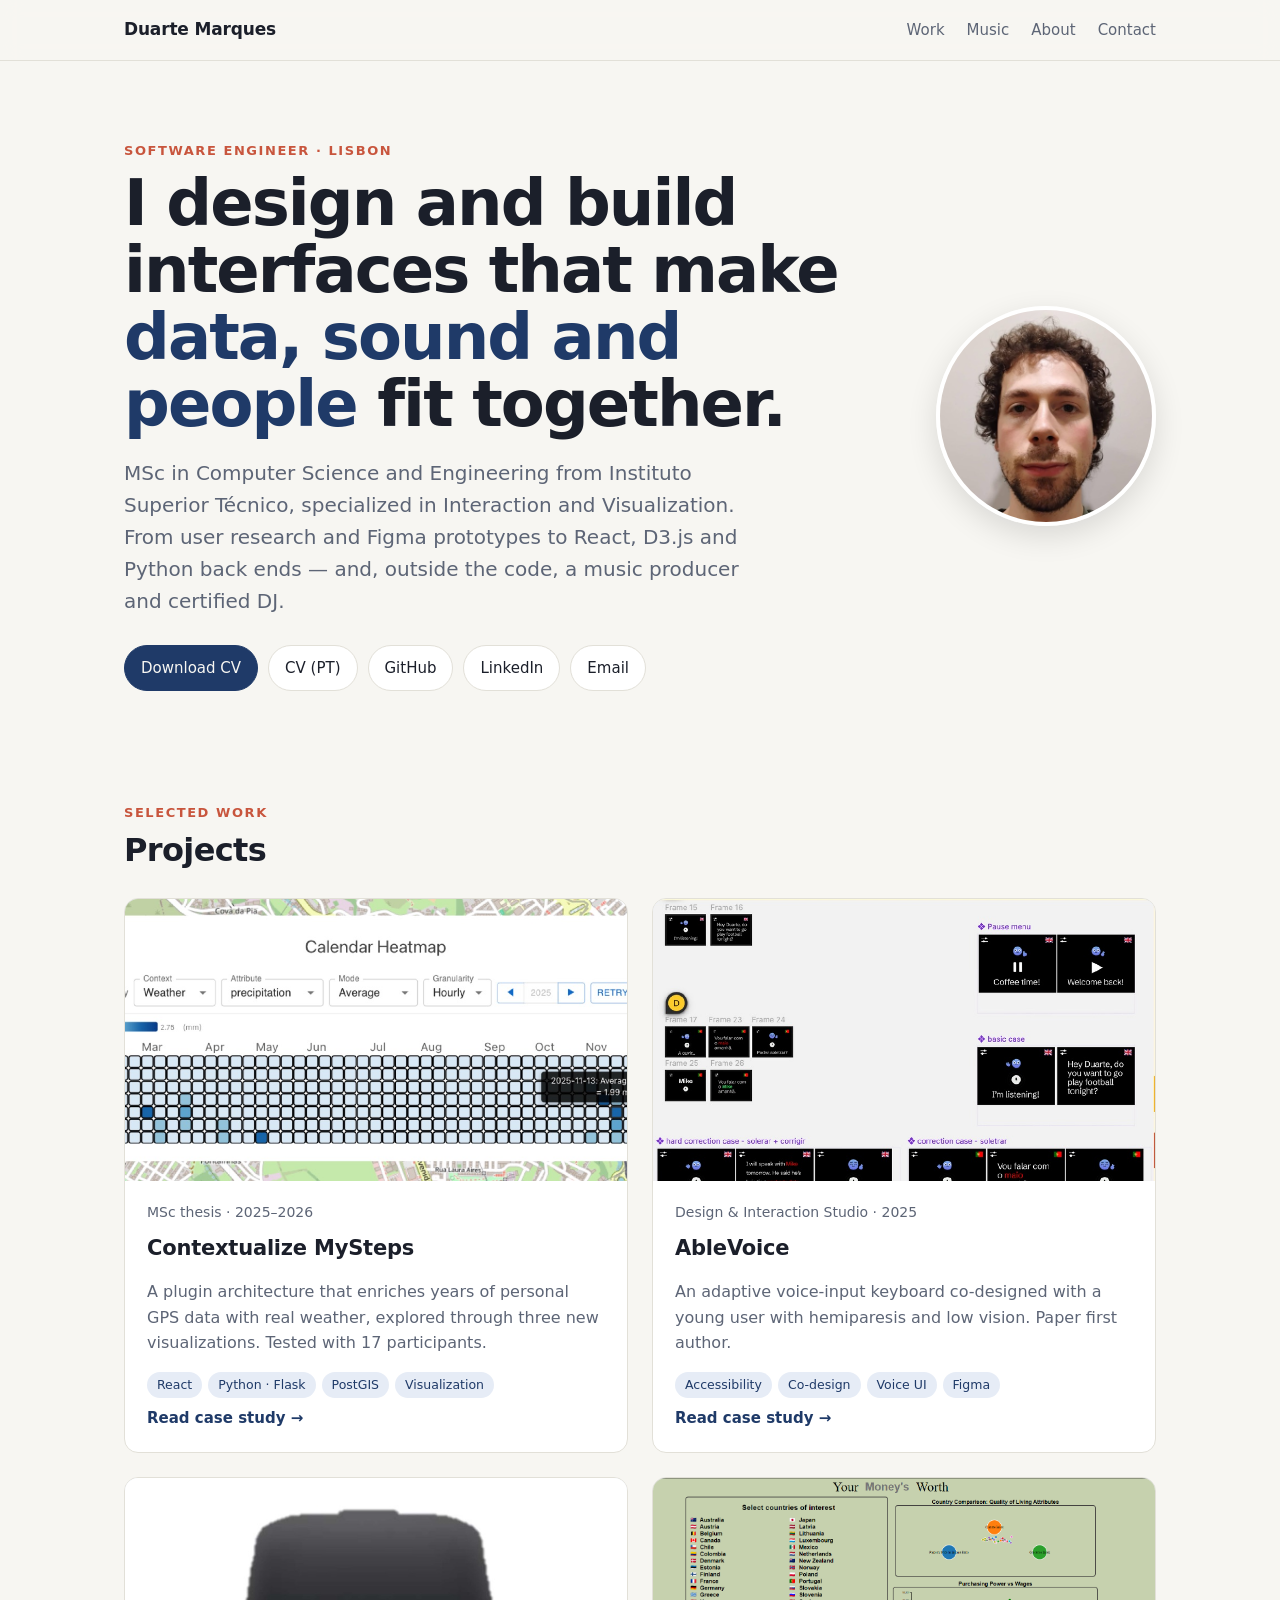
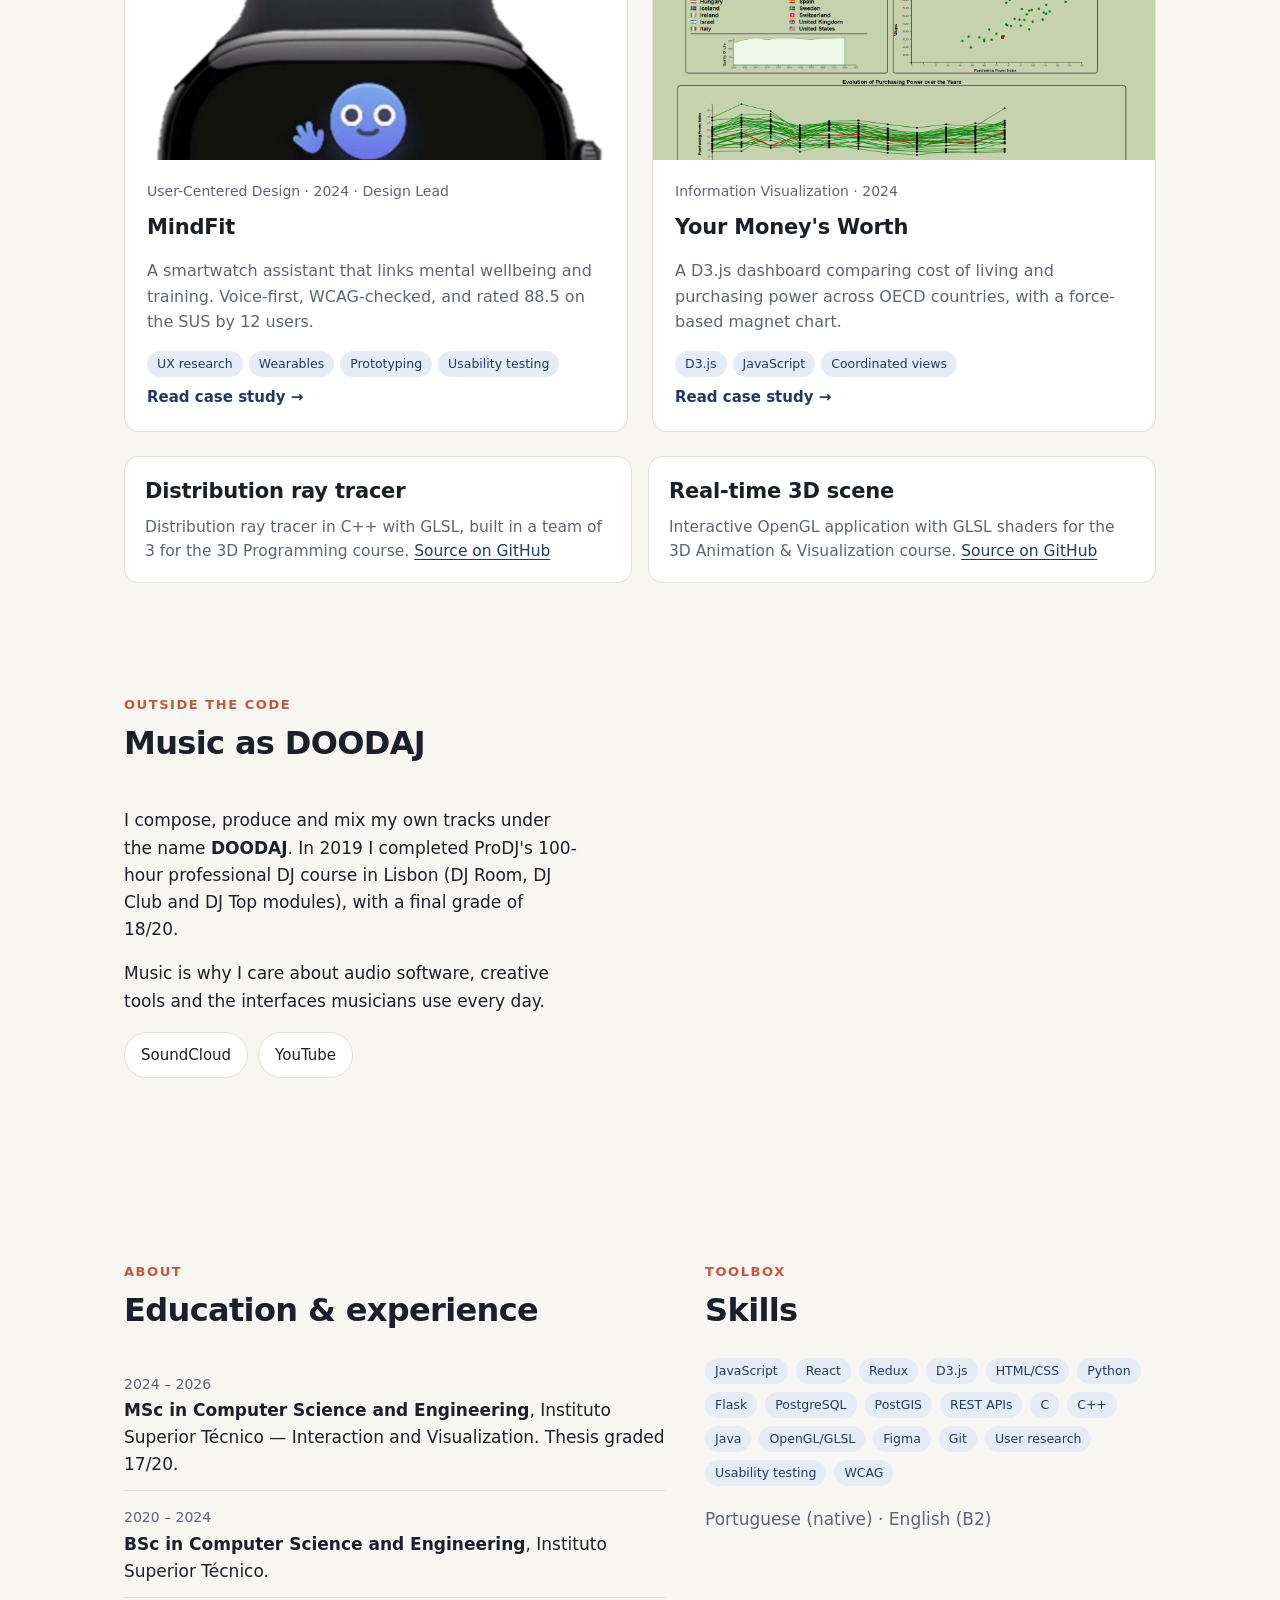
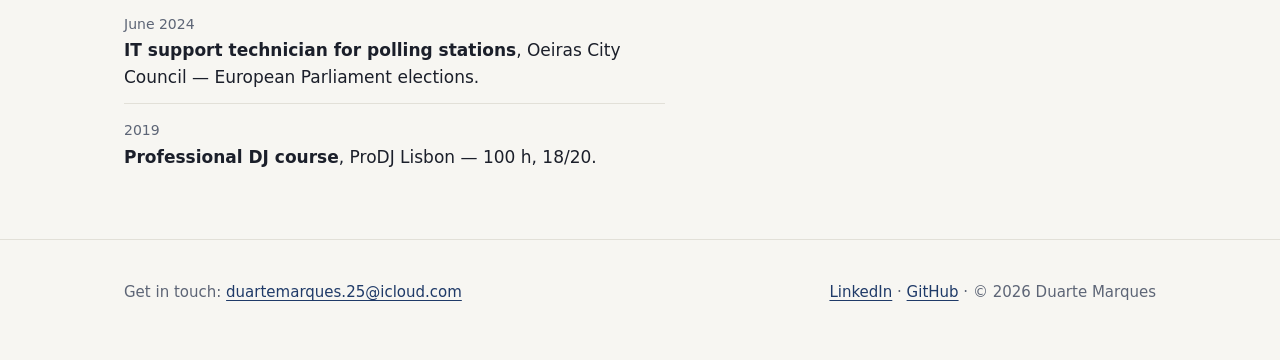
==== index.html @ 12e0fb3f "init First version of personal website" ====
<!doctype html>
<html lang="en">
<head>
<meta charset="utf-8">
<meta name="viewport" content="width=device-width, initial-scale=1">
<title>Duarte Marques — Interaction, Data Visualization & Audio</title>
<meta name="description" content="Portfolio of Duarte Marques, software engineer (MSc, Instituto Superior Técnico) specialized in interaction design, data visualization and audio.">
<meta property="og:title" content="Duarte Marques — Portfolio">
<meta property="og:description" content="Interaction, data visualization and audio. Projects, case studies and music.">
<meta property="og:image" content="https://duartemarqs.github.io/assets/img/duarte.jpg">
<link rel="icon" href="data:image/svg+xml,<svg xmlns='http://www.w3.org/2000/svg' viewBox='0 0 64 64'><rect width='64' height='64' rx='14' fill='%231f3a68'/><text x='50%' y='56%' text-anchor='middle' dominant-baseline='middle' font-family='Arial' font-weight='700' font-size='30' fill='white'>DM</text></svg>">
<link rel="stylesheet" href="assets/style.css">
</head>
<body>

<nav class="nav" aria-label="Main">
  <div class="wrap">
    <a class="brand" href="#top">Duarte Marques</a>
    <ul>
      <li><a href="#work">Work</a></li>
      <li><a href="#music">Music</a></li>
      <li class="hide-sm"><a href="#about">About</a></li>
      <li><a href="#contact">Contact</a></li>
    </ul>
  </div>
</nav>

<header class="hero" id="top">
  <div class="wrap">
    <div>
      <p class="eyebrow">Software engineer · Lisbon</p>
      <h1>I design and build interfaces that make <span>data, sound and people</span> fit together.</h1>
      <p class="lead">MSc in Computer Science and Engineering from Instituto Superior Técnico, specialized in Interaction and Visualization. From user research and Figma prototypes to React, D3.js and Python back ends — and, outside the code, a music producer and certified DJ.</p>
      <div class="links">
        <a class="btn primary" href="cv/CV_Duarte_Marques_EN.pdf">Download CV</a>
        <a class="btn" href="cv/CV_Duarte_Marques_PT.pdf">CV (PT)</a>
        <a class="btn" href="https://github.com/duartemarqs">GitHub</a>
        <a class="btn" href="https://www.linkedin.com/in/duarte-marques-43b9701b9/">LinkedIn</a>
        <a class="btn" href="mailto:duartemarques.25@icloud.com">Email</a>
      </div>
    </div>
    <img class="photo" src="assets/img/duarte.jpg" alt="Portrait of Duarte Marques" width="220" height="220">
  </div>
</header>

<main>
<section id="work">
  <div class="wrap">
    <p class="eyebrow">Selected work</p>
    <h2>Projects</h2>
    <div class="grid">

      <a class="card" href="projects/contextualize-mysteps.html">
        <div class="thumb"><img src="assets/img/thesis-heatmap.jpg" alt="Calendar Heatmap showing a year of precipitation values" loading="lazy"></div>
        <div class="body">
          <span class="meta">MSc thesis · 2025–2026</span>
          <h3>Contextualize MySteps</h3>
          <p>A plugin architecture that enriches years of personal GPS data with real weather, explored through three new visualizations. Tested with 17 participants.</p>
          <div class="tags"><span class="tag">React</span><span class="tag">Python · Flask</span><span class="tag">PostGIS</span><span class="tag">Visualization</span></div>
          <span class="more">Read case study →</span>
        </div>
      </a>

      <a class="card" href="projects/ablevoice.html">
        <div class="thumb"><img src="assets/img/ablevoice-hifi.jpg" alt="High-fidelity AbleVoice screens with high-contrast voice dictation" loading="lazy"></div>
        <div class="body">
          <span class="meta">Design &amp; Interaction Studio · 2025</span>
          <h3>AbleVoice</h3>
          <p>An adaptive voice-input keyboard co-designed with a young user with hemiparesis and low vision. Paper first author.</p>
          <div class="tags"><span class="tag">Accessibility</span><span class="tag">Co-design</span><span class="tag">Voice UI</span><span class="tag">Figma</span></div>
          <span class="more">Read case study →</span>
        </div>
      </a>

      <a class="card" href="projects/mindfit.html">
        <div class="thumb"><img src="assets/img/mindfit-cover.jpg" alt="MindFit smartwatch screen with the Mifi assistant" loading="lazy"></div>
        <div class="body">
          <span class="meta">User-Centered Design · 2024 · Design Lead</span>
          <h3>MindFit</h3>
          <p>A smartwatch assistant that links mental wellbeing and training. Voice-first, WCAG-checked, and rated 88.5 on the SUS by 12 users.</p>
          <div class="tags"><span class="tag">UX research</span><span class="tag">Wearables</span><span class="tag">Prototyping</span><span class="tag">Usability testing</span></div>
          <span class="more">Read case study →</span>
        </div>
      </a>

      <a class="card" href="projects/your-moneys-worth.html">
        <div class="thumb"><img src="assets/img/infovis-dashboard.png" alt="Dashboard comparing purchasing power across OECD countries" loading="lazy"></div>
        <div class="body">
          <span class="meta">Information Visualization · 2024</span>
          <h3>Your Money's Worth</h3>
          <p>A D3.js dashboard comparing cost of living and purchasing power across OECD countries, with a force-based magnet chart.</p>
          <div class="tags"><span class="tag">D3.js</span><span class="tag">JavaScript</span><span class="tag">Coordinated views</span></div>
          <span class="more">Read case study →</span>
        </div>
      </a>
    </div>

    <div class="small-list">
      <div class="item">
        <h3>Distribution ray tracer</h3>
        <p>Distribution ray tracer in C++ with GLSL, built in a team of 3 for the 3D Programming course. <a href="https://github.com/duartemarqs/p3d_project">Source on GitHub</a></p>
      </div>
      <div class="item">
        <h3>Real-time 3D scene</h3>
        <p>Interactive OpenGL application with GLSL shaders for the 3D Animation &amp; Visualization course. <a href="https://github.com/duartemarqs/ProjetoAVT">Source on GitHub</a></p>
      </div>
    </div>
  </div>
</section>

<section id="music">
  <div class="wrap">
    <p class="eyebrow">Outside the code</p>
    <h2>Music as DOODAJ</h2>
    <div class="music">
      <div>
        <p>I compose, produce and mix my own tracks under the name <strong>DOODAJ</strong>. In 2019 I completed ProDJ's 100-hour professional DJ course in Lisbon (DJ Room, DJ Club and DJ Top modules), with a final grade of 18/20.</p>
        <p>Music is why I care about audio software, creative tools and the interfaces musicians use every day.</p>
        <div class="links">
          <a class="btn" href="https://soundcloud.com/duarte-marques-968586290/sets">SoundCloud</a>
          <a class="btn" href="https://www.youtube.com/@doodahj">YouTube</a>
        </div>
      </div>
      <iframe title="DOODAJ on SoundCloud" height="360" scrolling="no" allow="autoplay" loading="lazy"
        src="https://w.soundcloud.com/player/?url=https%3A//soundcloud.com/duarte-marques-968586290&color=%231f3a68&auto_play=false&hide_related=true&show_comments=false&show_user=true&show_reposts=false&visual=false"></iframe>
    </div>
  </div>
</section>

<section id="about">
  <div class="wrap about">
    <div>
      <p class="eyebrow">About</p>
      <h2>Education &amp; experience</h2>
      <ul class="timeline">
        <li><span class="when">2024 – 2026</span><br><strong>MSc in Computer Science and Engineering</strong>, Instituto Superior Técnico — Interaction and Visualization. Thesis graded 17/20.</li>
        <li><span class="when">2020 – 2024</span><br><strong>BSc in Computer Science and Engineering</strong>, Instituto Superior Técnico.</li>
        <li><span class="when">June 2024</span><br><strong>IT support technician for polling stations</strong>, Oeiras City Council — European Parliament elections.</li>
        <li><span class="when">2019</span><br><strong>Professional DJ course</strong>, ProDJ Lisbon — 100 h, 18/20.</li>
      </ul>
    </div>
    <div>
      <p class="eyebrow">Toolbox</p>
      <h2>Skills</h2>
      <div class="skills">
        <span class="tag">JavaScript</span><span class="tag">React</span><span class="tag">Redux</span><span class="tag">D3.js</span><span class="tag">HTML/CSS</span>
        <span class="tag">Python</span><span class="tag">Flask</span><span class="tag">PostgreSQL</span><span class="tag">PostGIS</span><span class="tag">REST APIs</span>
        <span class="tag">C</span><span class="tag">C++</span><span class="tag">Java</span><span class="tag">OpenGL/GLSL</span>
        <span class="tag">Figma</span><span class="tag">Git</span>
        <span class="tag">User research</span><span class="tag">Usability testing</span><span class="tag">WCAG</span>
      </div>
      <p style="color:var(--muted);margin-top:20px">Portuguese (native) · English (B2)</p>
    </div>
  </div>
</section>
</main>

<footer id="contact">
  <div class="wrap">
    <span>Get in touch: <a href="mailto:duartemarques.25@icloud.com">duartemarques.25@icloud.com</a></span>
    <span><a href="https://www.linkedin.com/in/duarte-marques-43b9701b9/">LinkedIn</a> · <a href="https://github.com/duartemarqs">GitHub</a> · © 2026 Duarte Marques</span>
  </div>
</footer>

</body>
</html>
---- assets/style.css ----
:root {
  --bg: #f7f6f2;
  --surface: #ffffff;
  --ink: #1b1f2a;
  --muted: #5d6576;
  --line: #e2e0d8;
  --accent: #1f3a68;
  --accent-soft: #e6ecf6;
  --warm: #c8553d;
  --radius: 14px;
  --max: 1080px;
}
@media (prefers-color-scheme: dark) {
  :root {
    --bg: #12141a;
    --surface: #1a1d25;
    --ink: #eceef3;
    --muted: #9aa2b2;
    --line: #2a2e39;
    --accent: #8fb0ea;
    --accent-soft: #1f2a40;
    --warm: #e9805f;
  }
}

* { box-sizing: border-box; }
html { scroll-behavior: smooth; }
body {
  margin: 0;
  overflow-x: hidden;
  background: var(--bg);
  color: var(--ink);
  font-family: "Inter", system-ui, -apple-system, "Segoe UI", Roboto, sans-serif;
  font-size: 17px;
  line-height: 1.6;
  -webkit-font-smoothing: antialiased;
}
img, video { max-width: 100%; display: block; }
a { color: var(--accent); text-decoration-thickness: 1px; text-underline-offset: 3px; }
a:hover { text-decoration-thickness: 2px; }
:focus-visible { outline: 2px solid var(--accent); outline-offset: 3px; border-radius: 4px; }

.wrap { max-width: var(--max); margin: 0 auto; padding: 0 24px; }

/* Nav */
.nav { position: sticky; top: 0; z-index: 10; background: color-mix(in srgb, var(--bg) 88%, transparent); backdrop-filter: blur(10px); border-bottom: 1px solid var(--line); }
.nav .wrap { display: flex; align-items: center; justify-content: space-between; height: 60px; }
.nav .brand { font-weight: 700; color: var(--ink); text-decoration: none; letter-spacing: -.01em; }
.nav ul { list-style: none; display: flex; gap: 22px; margin: 0; padding: 0; }
.nav ul a { color: var(--muted); text-decoration: none; font-size: 15px; }
.nav ul a:hover { color: var(--ink); }

/* Hero */
.hero { padding: 80px 0 56px; }
.hero .wrap { display: grid; grid-template-columns: 1fr auto; gap: 48px; align-items: center; }
.hero h1 { font-size: clamp(40px, 6vw, 64px); line-height: 1.05; margin: 0 0 18px; letter-spacing: -.03em; }
.hero h1 span { color: var(--accent); }
.hero p.lead { font-size: 20px; color: var(--muted); max-width: 640px; margin: 0 0 28px; }
.hero .photo { width: 220px; height: 220px; border-radius: 50%; object-fit: cover; object-position: 50% 42%; border: 4px solid var(--surface); box-shadow: 0 10px 30px rgba(0,0,0,.12); }
.links { display: flex; flex-wrap: wrap; gap: 10px; }
.btn { display: inline-flex; align-items: center; gap: 8px; padding: 10px 16px; border-radius: 999px; border: 1px solid var(--line); background: var(--surface); color: var(--ink); text-decoration: none; font-size: 15px; font-weight: 500; }
.btn:hover { border-color: var(--accent); }
.btn.primary { background: var(--accent); border-color: var(--accent); color: var(--bg); }
.btn svg { width: 16px; height: 16px; }

/* Sections */
section { padding: 56px 0; }
.eyebrow { font-size: 13px; font-weight: 700; text-transform: uppercase; letter-spacing: .12em; color: var(--warm); margin: 0 0 8px; }
h2 { font-size: 32px; letter-spacing: -.02em; margin: 0 0 28px; line-height: 1.2; }
h3 { font-size: 21px; margin: 0 0 6px; letter-spacing: -.01em; }

/* Project cards */
.grid { display: grid; grid-template-columns: repeat(2, minmax(0, 1fr)); gap: 24px; }
.card { min-width: 0; background: var(--surface); border: 1px solid var(--line); border-radius: var(--radius); overflow: hidden; display: flex; flex-direction: column; text-decoration: none; color: inherit; transition: transform .15s ease, box-shadow .15s ease; }
.card:hover { transform: translateY(-3px); box-shadow: 0 12px 30px rgba(0,0,0,.08); }
.card .thumb { aspect-ratio: 16 / 9; background: var(--accent-soft); overflow: hidden; }
.card .thumb img { width: 100%; height: 100%; object-fit: cover; object-position: top center; }
.card .body { padding: 20px 22px 22px; display: flex; flex-direction: column; gap: 8px; flex: 1; }
.card .meta { font-size: 14px; color: var(--muted); }
.card p { margin: 0; color: var(--muted); font-size: 16px; }
.tags { display: flex; flex-wrap: wrap; gap: 6px; margin-top: auto; padding-top: 8px; }
.tag { font-size: 12.5px; padding: 3px 10px; border-radius: 999px; background: var(--accent-soft); color: var(--accent); font-weight: 500; }
.card .more { font-size: 15px; font-weight: 600; color: var(--accent); }

.small-list { display: grid; grid-template-columns: repeat(2, 1fr); gap: 16px; margin-top: 24px; }
.small-list .item { border: 1px solid var(--line); border-radius: var(--radius); padding: 18px 20px; background: var(--surface); }
.small-list .item p { margin: 4px 0 0; color: var(--muted); font-size: 15.5px; }

/* Music */
.music { display: grid; grid-template-columns: 1fr 1.2fr; gap: 32px; align-items: start; }
.music iframe { width: 100%; border: 0; border-radius: var(--radius); }

/* About */
.about { display: grid; grid-template-columns: 1.2fr 1fr; gap: 40px; }
.timeline { list-style: none; margin: 0; padding: 0; }
.timeline li { padding: 12px 0; border-bottom: 1px solid var(--line); }
.timeline li:last-child { border-bottom: 0; }
.timeline .when { font-size: 14px; color: var(--muted); }
.skills { display: flex; flex-wrap: wrap; gap: 8px; }

footer { padding: 40px 0 56px; border-top: 1px solid var(--line); color: var(--muted); font-size: 15px; }
footer .wrap { display: flex; justify-content: space-between; flex-wrap: wrap; gap: 12px; }

/* Case study pages */
.case-hero { padding: 56px 0 24px; }
.case-hero .back { font-size: 15px; text-decoration: none; }
.case-hero h1 { font-size: clamp(34px, 5vw, 50px); line-height: 1.1; letter-spacing: -.03em; margin: 18px 0 14px; }
.case-hero .lead { font-size: 20px; color: var(--muted); max-width: 760px; margin: 0; }
.facts { display: grid; grid-template-columns: repeat(4, 1fr); gap: 16px; margin: 32px 0 8px; padding: 20px 0; border-top: 1px solid var(--line); border-bottom: 1px solid var(--line); }
.facts div span { display: block; font-size: 13px; text-transform: uppercase; letter-spacing: .08em; color: var(--muted); }
.facts div strong { font-weight: 600; font-size: 16px; }
.prose { max-width: 760px; }
.prose h2 { font-size: 26px; margin: 48px 0 12px; }
.prose p, .prose li { color: var(--ink); }
.prose ul { padding-left: 20px; }
figure { margin: 32px 0; }
figure img, figure video { border-radius: var(--radius); border: 1px solid var(--line); background: var(--surface); width: 100%; }
figcaption { font-size: 14.5px; color: var(--muted); margin-top: 10px; }
.figs { display: grid; grid-template-columns: 1fr 1fr; gap: 20px; }
.stats { display: grid; grid-template-columns: repeat(3, 1fr); gap: 16px; margin: 24px 0; }
.stat { background: var(--surface); border: 1px solid var(--line); border-radius: var(--radius); padding: 18px; }
.stat b { display: block; font-size: 30px; color: var(--accent); letter-spacing: -.02em; line-height: 1.1; }
.stat span { font-size: 14.5px; color: var(--muted); }
.next { display: flex; justify-content: space-between; gap: 16px; padding: 40px 0; flex-wrap: wrap; }

@media (max-width: 760px) {
  body { font-size: 16px; }
  .wrap { padding: 0 16px; }
  .nav ul { gap: 14px; }
  .nav ul li.hide-sm { display: none; }
  .hero { padding: 48px 0 32px; }
  .hero .wrap { grid-template-columns: 1fr; gap: 24px; }
  .hero .photo { width: 132px; height: 132px; order: -1; }
  .grid, .small-list, .music, .about, .figs { grid-template-columns: minmax(0, 1fr); }
  .facts { grid-template-columns: 1fr 1fr; }
  .stats { grid-template-columns: 1fr; }
  section { padding: 40px 0; }
}
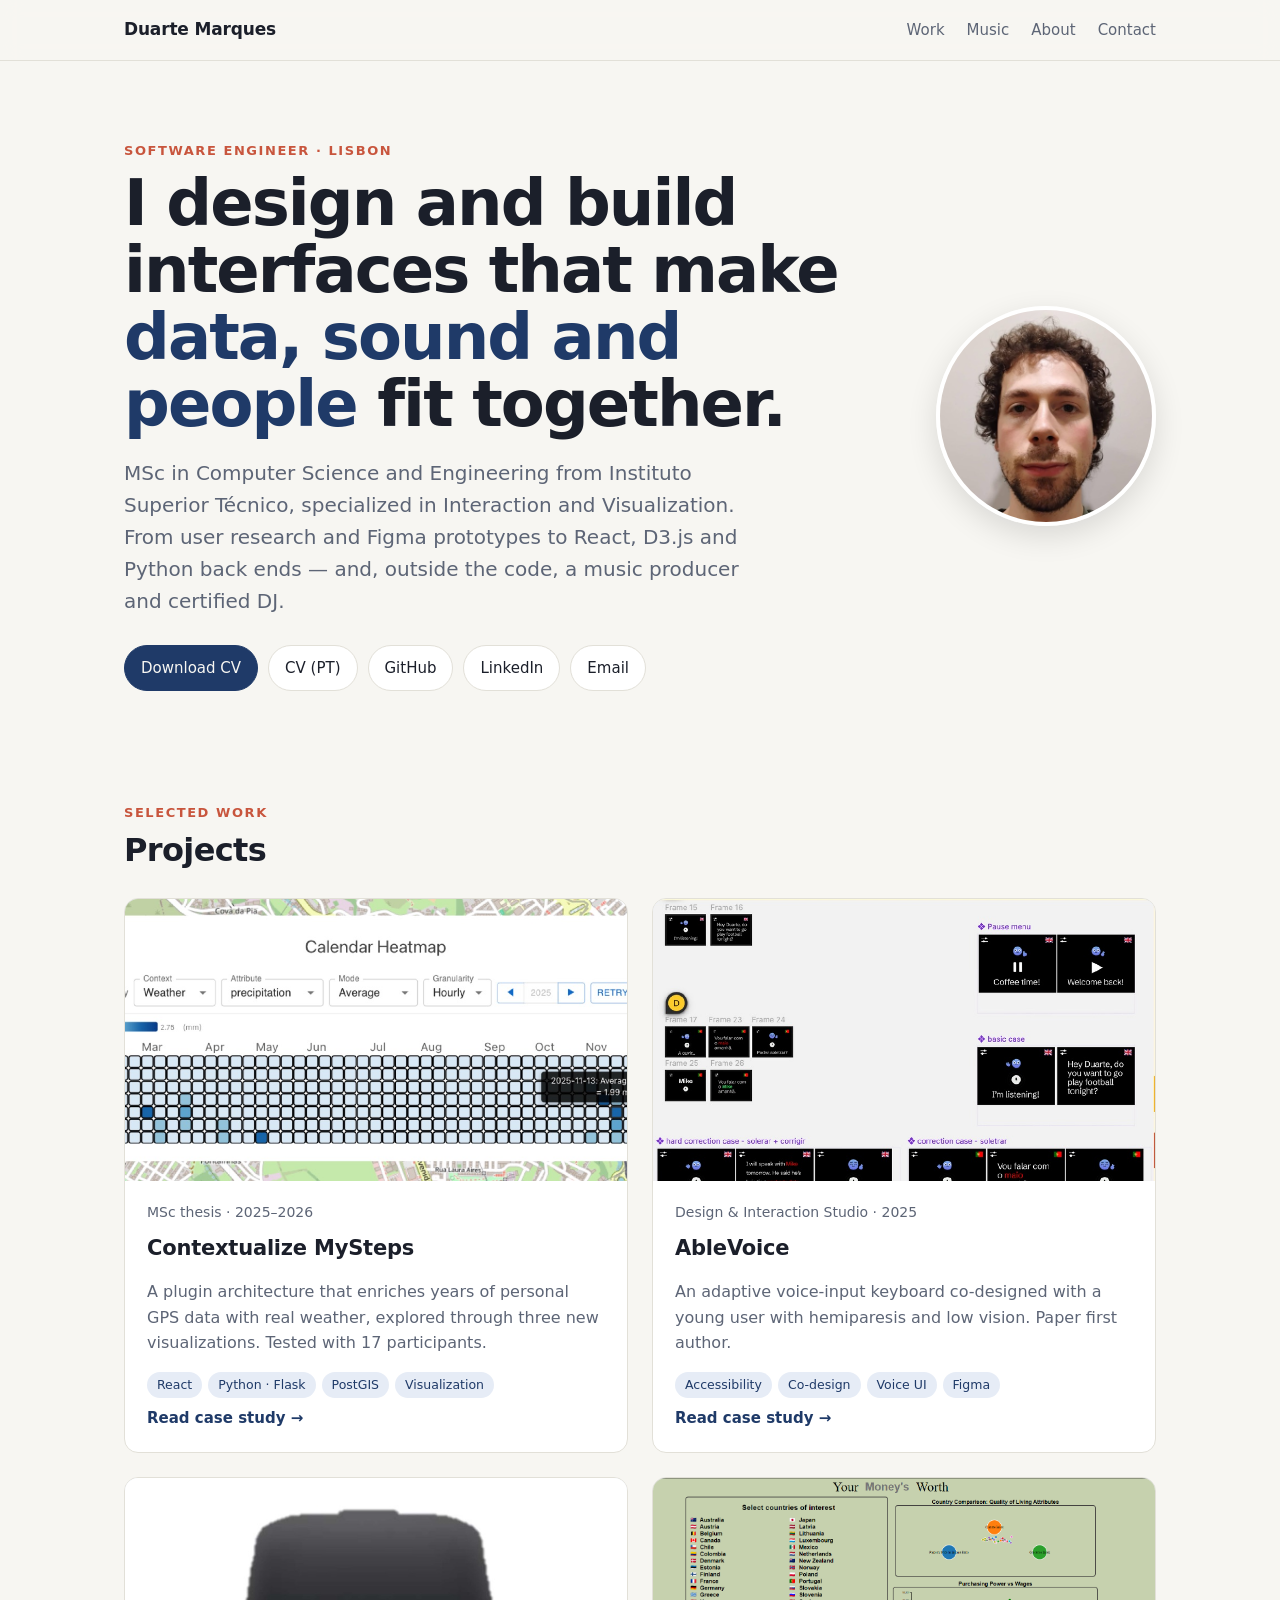
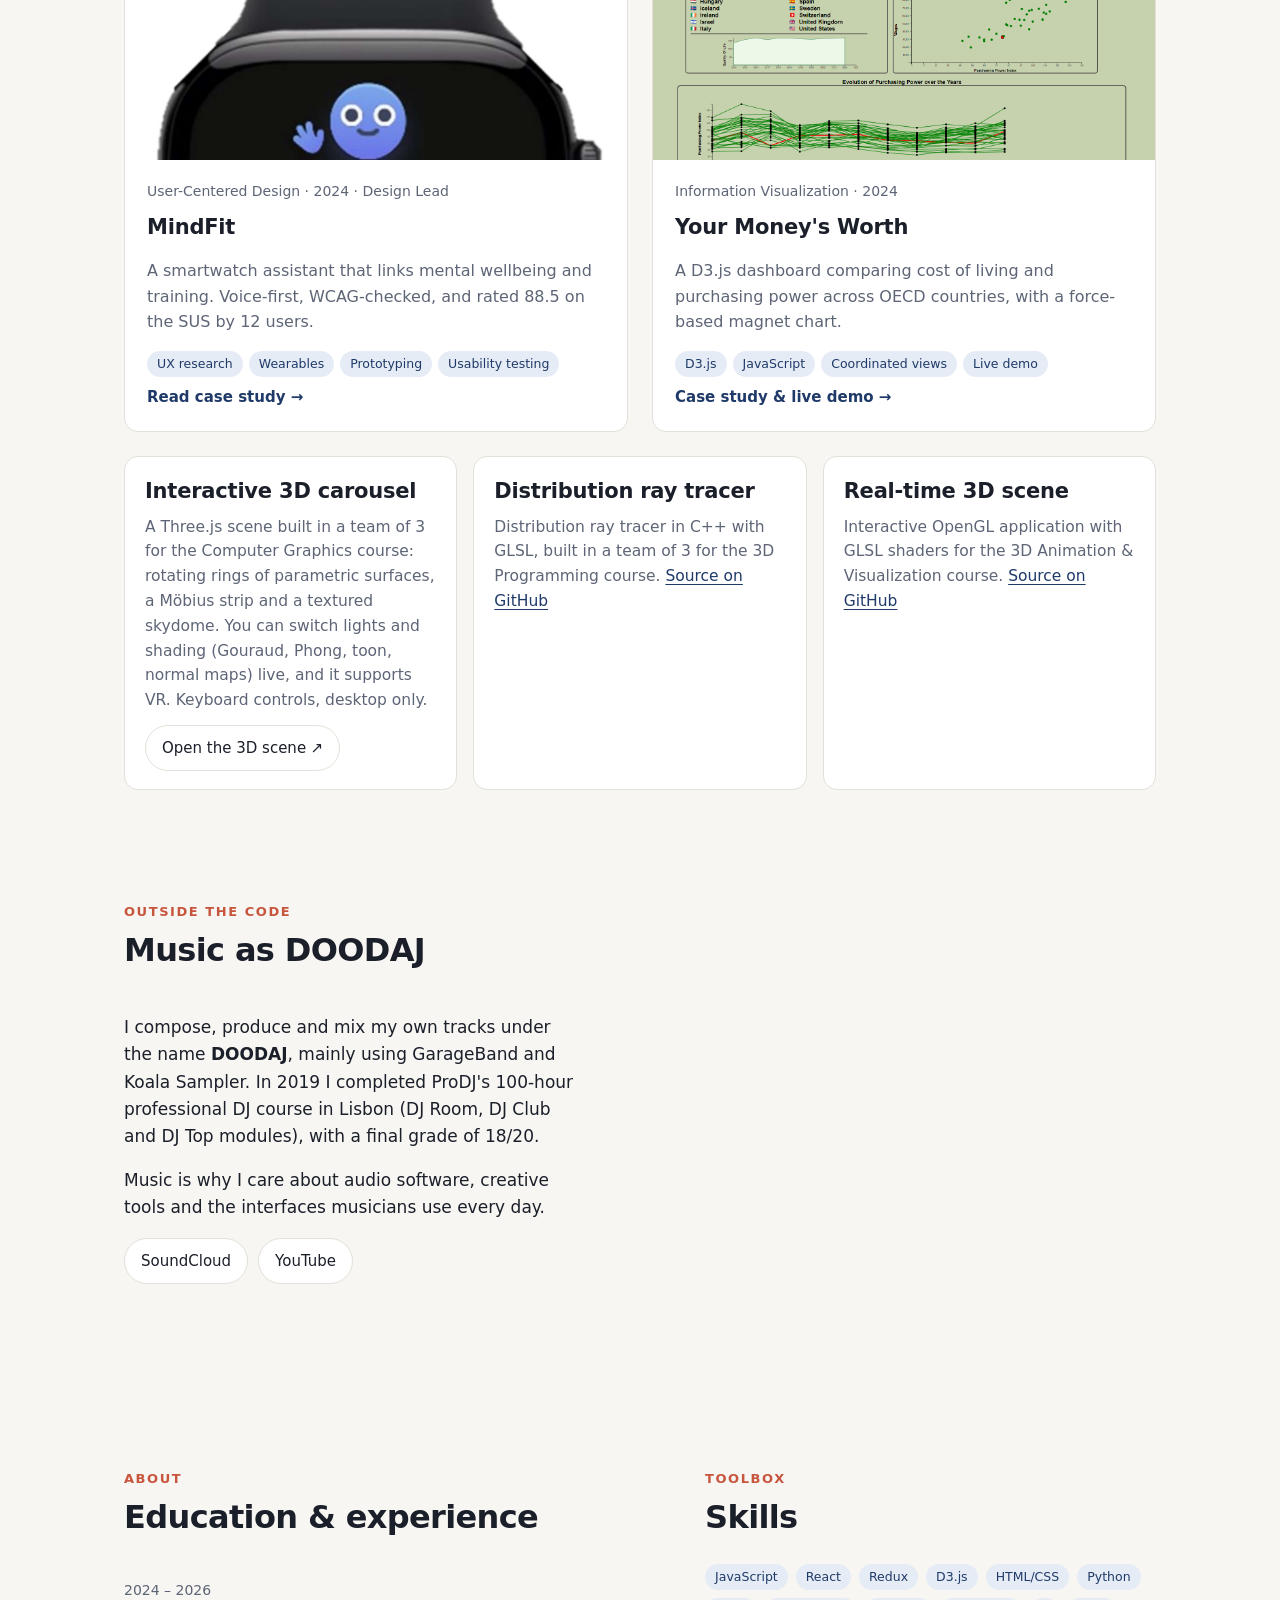
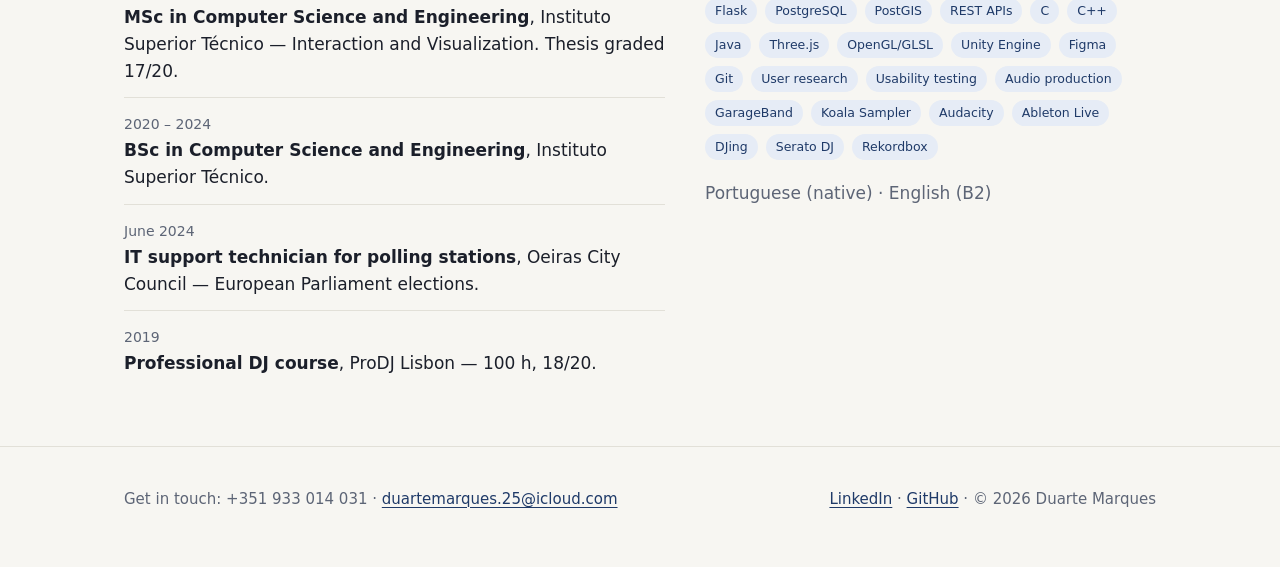
==== commit f30c24fe: "refactor: more coherent info + live demos added (InfoVis dashbpard and CG carousel scene)" ====
--- a/index.html
+++ b/index.html
@@ -89,13 +89,18 @@
           <span class="meta">Information Visualization · 2024</span>
           <h3>Your Money's Worth</h3>
           <p>A D3.js dashboard comparing cost of living and purchasing power across OECD countries, with a force-based magnet chart.</p>
-          <div class="tags"><span class="tag">D3.js</span><span class="tag">JavaScript</span><span class="tag">Coordinated views</span></div>
-          <span class="more">Read case study →</span>
+          <div class="tags"><span class="tag">D3.js</span><span class="tag">JavaScript</span><span class="tag">Coordinated views</span><span class="tag">Live demo</span></div>
+          <span class="more">Case study &amp; live demo →</span>
         </div>
       </a>
     </div>
 
     <div class="small-list">
+      <div class="item">
+        <h3>Interactive 3D carousel</h3>
+        <p>A Three.js scene built in a team of 3 for the Computer Graphics course: rotating rings of parametric surfaces, a Möbius strip and a textured skydome. You can switch lights and shading (Gouraud, Phong, toon, normal maps) live, and it supports VR. Keyboard controls, desktop only.</p>
+        <p style="margin-top:12px"><a class="btn" href="https://web.tecnico.ulisboa.pt/duarteccmarques/TrabalhoC/" target="_blank" rel="noopener">Open the 3D scene ↗</a></p>
+      </div>
       <div class="item">
         <h3>Distribution ray tracer</h3>
         <p>Distribution ray tracer in C++ with GLSL, built in a team of 3 for the 3D Programming course. <a href="https://github.com/duartemarqs/p3d_project">Source on GitHub</a></p>
@@ -114,7 +119,7 @@
     <h2>Music as DOODAJ</h2>
     <div class="music">
       <div>
-        <p>I compose, produce and mix my own tracks under the name <strong>DOODAJ</strong>. In 2019 I completed ProDJ's 100-hour professional DJ course in Lisbon (DJ Room, DJ Club and DJ Top modules), with a final grade of 18/20.</p>
+        <p>I compose, produce and mix my own tracks under the name <strong>DOODAJ</strong>, mainly using GarageBand and Koala Sampler. In 2019 I completed ProDJ's 100-hour professional DJ course in Lisbon (DJ Room, DJ Club and DJ Top modules), with a final grade of 18/20.</p>
         <p>Music is why I care about audio software, creative tools and the interfaces musicians use every day.</p>
         <div class="links">
           <a class="btn" href="https://soundcloud.com/duarte-marques-968586290/sets">SoundCloud</a>
@@ -145,9 +150,11 @@
       <div class="skills">
         <span class="tag">JavaScript</span><span class="tag">React</span><span class="tag">Redux</span><span class="tag">D3.js</span><span class="tag">HTML/CSS</span>
         <span class="tag">Python</span><span class="tag">Flask</span><span class="tag">PostgreSQL</span><span class="tag">PostGIS</span><span class="tag">REST APIs</span>
-        <span class="tag">C</span><span class="tag">C++</span><span class="tag">Java</span><span class="tag">OpenGL/GLSL</span>
+        <span class="tag">C</span><span class="tag">C++</span><span class="tag">Java</span><span class="tag">Three.js</span><span class="tag">OpenGL/GLSL</span><span class="tag">Unity Engine</span>
         <span class="tag">Figma</span><span class="tag">Git</span>
-        <span class="tag">User research</span><span class="tag">Usability testing</span><span class="tag">WCAG</span>
+        <span class="tag">User research</span><span class="tag">Usability testing</span>
+        <span class="tag">Audio production</span><span class="tag">GarageBand</span><span class="tag">Koala Sampler</span><span class="tag">Audacity</span><span class="tag">Ableton Live</span>
+        <span class="tag">DJing</span><span class="tag">Serato DJ</span><span class="tag">Rekordbox</span>
       </div>
       <p style="color:var(--muted);margin-top:20px">Portuguese (native) · English (B2)</p>
     </div>
@@ -157,7 +164,7 @@
 
 <footer id="contact">
   <div class="wrap">
-    <span>Get in touch: <a href="mailto:duartemarques.25@icloud.com">duartemarques.25@icloud.com</a></span>
+    <span>Get in touch: <a href="tel:+351933014031"></a>+351 933 014 031</a> · <a href="mailto:duartemarques.25@icloud.com">duartemarques.25@icloud.com</a></span>
     <span><a href="https://www.linkedin.com/in/duarte-marques-43b9701b9/">LinkedIn</a> · <a href="https://github.com/duartemarqs">GitHub</a> · © 2026 Duarte Marques</span>
   </div>
 </footer>
--- a/assets/style.css
+++ b/assets/style.css
@@ -82,7 +82,7 @@
 .tag { font-size: 12.5px; padding: 3px 10px; border-radius: 999px; background: var(--accent-soft); color: var(--accent); font-weight: 500; }
 .card .more { font-size: 15px; font-weight: 600; color: var(--accent); }
 
-.small-list { display: grid; grid-template-columns: repeat(2, 1fr); gap: 16px; margin-top: 24px; }
+.small-list { display: grid; grid-template-columns: repeat(auto-fit, minmax(280px, 1fr)); gap: 16px; margin-top: 24px; }
 .small-list .item { border: 1px solid var(--line); border-radius: var(--radius); padding: 18px 20px; background: var(--surface); }
 .small-list .item p { margin: 4px 0 0; color: var(--muted); font-size: 15.5px; }
 
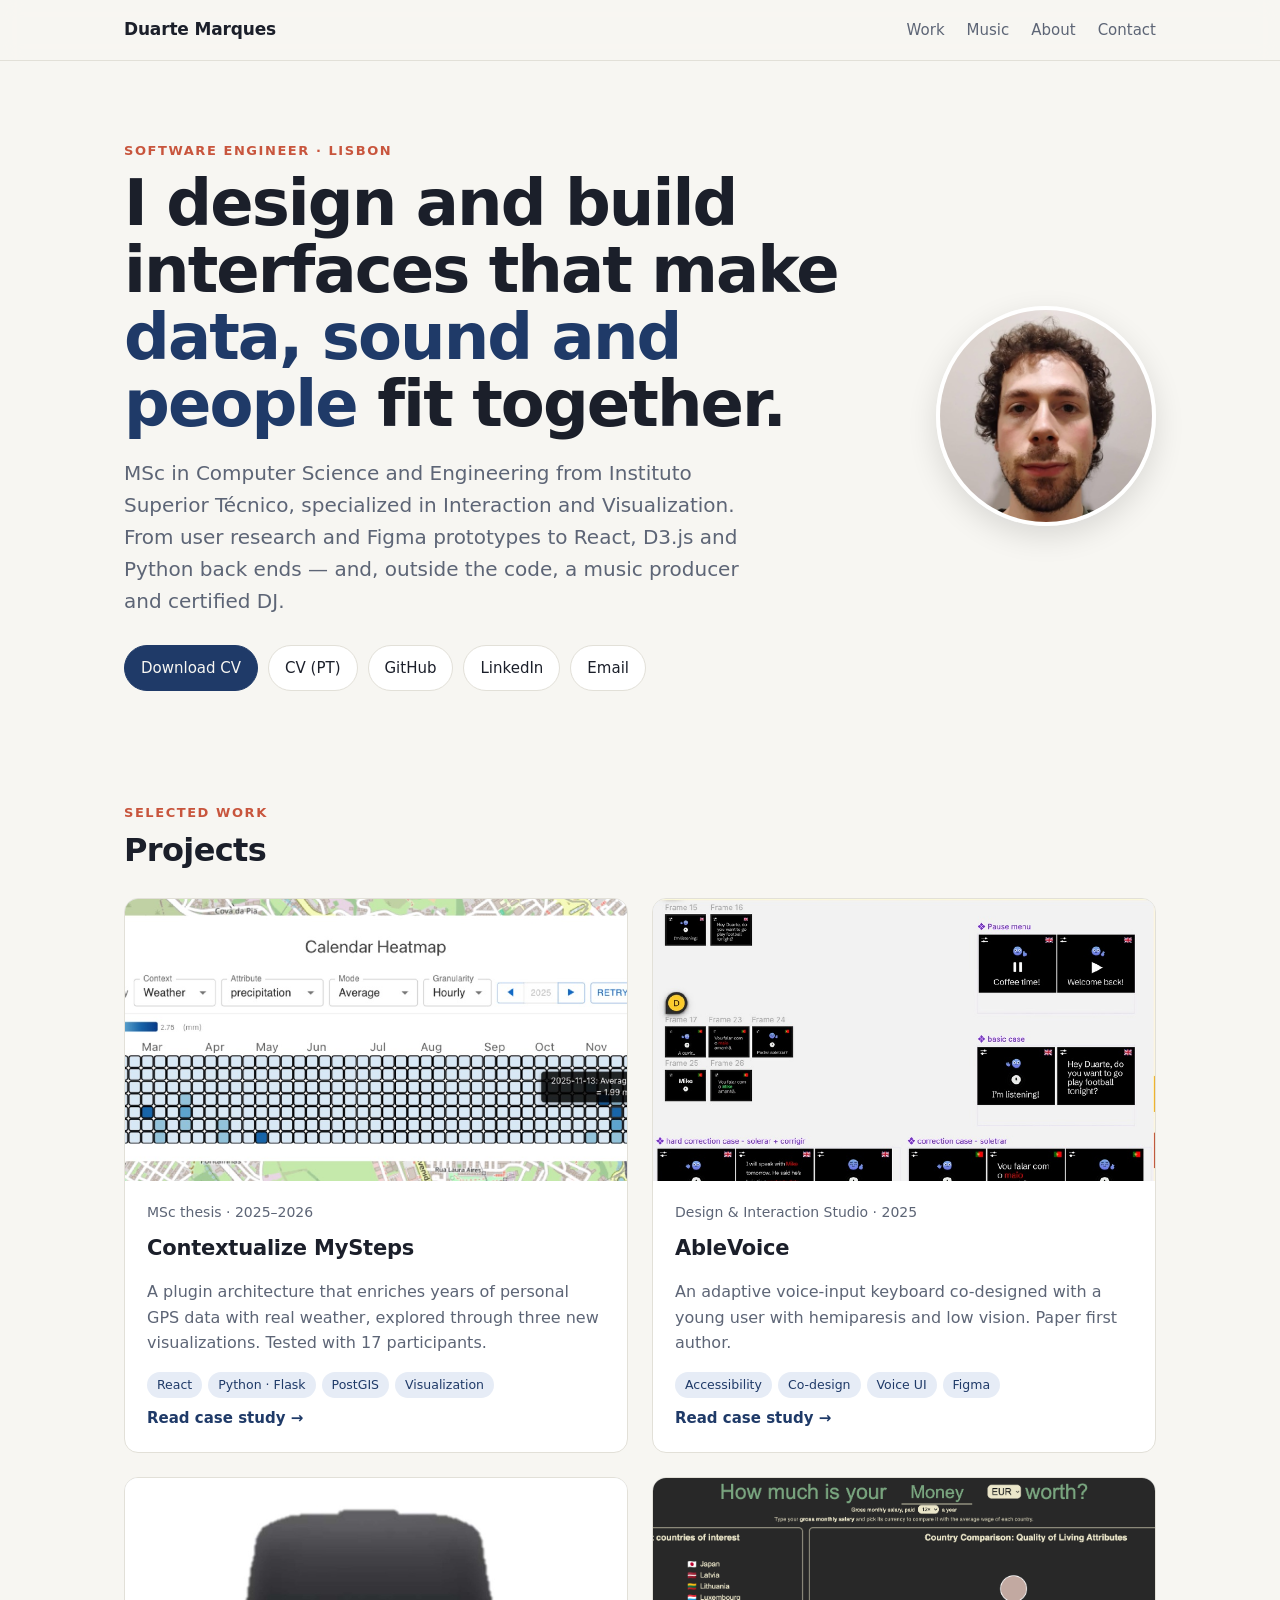
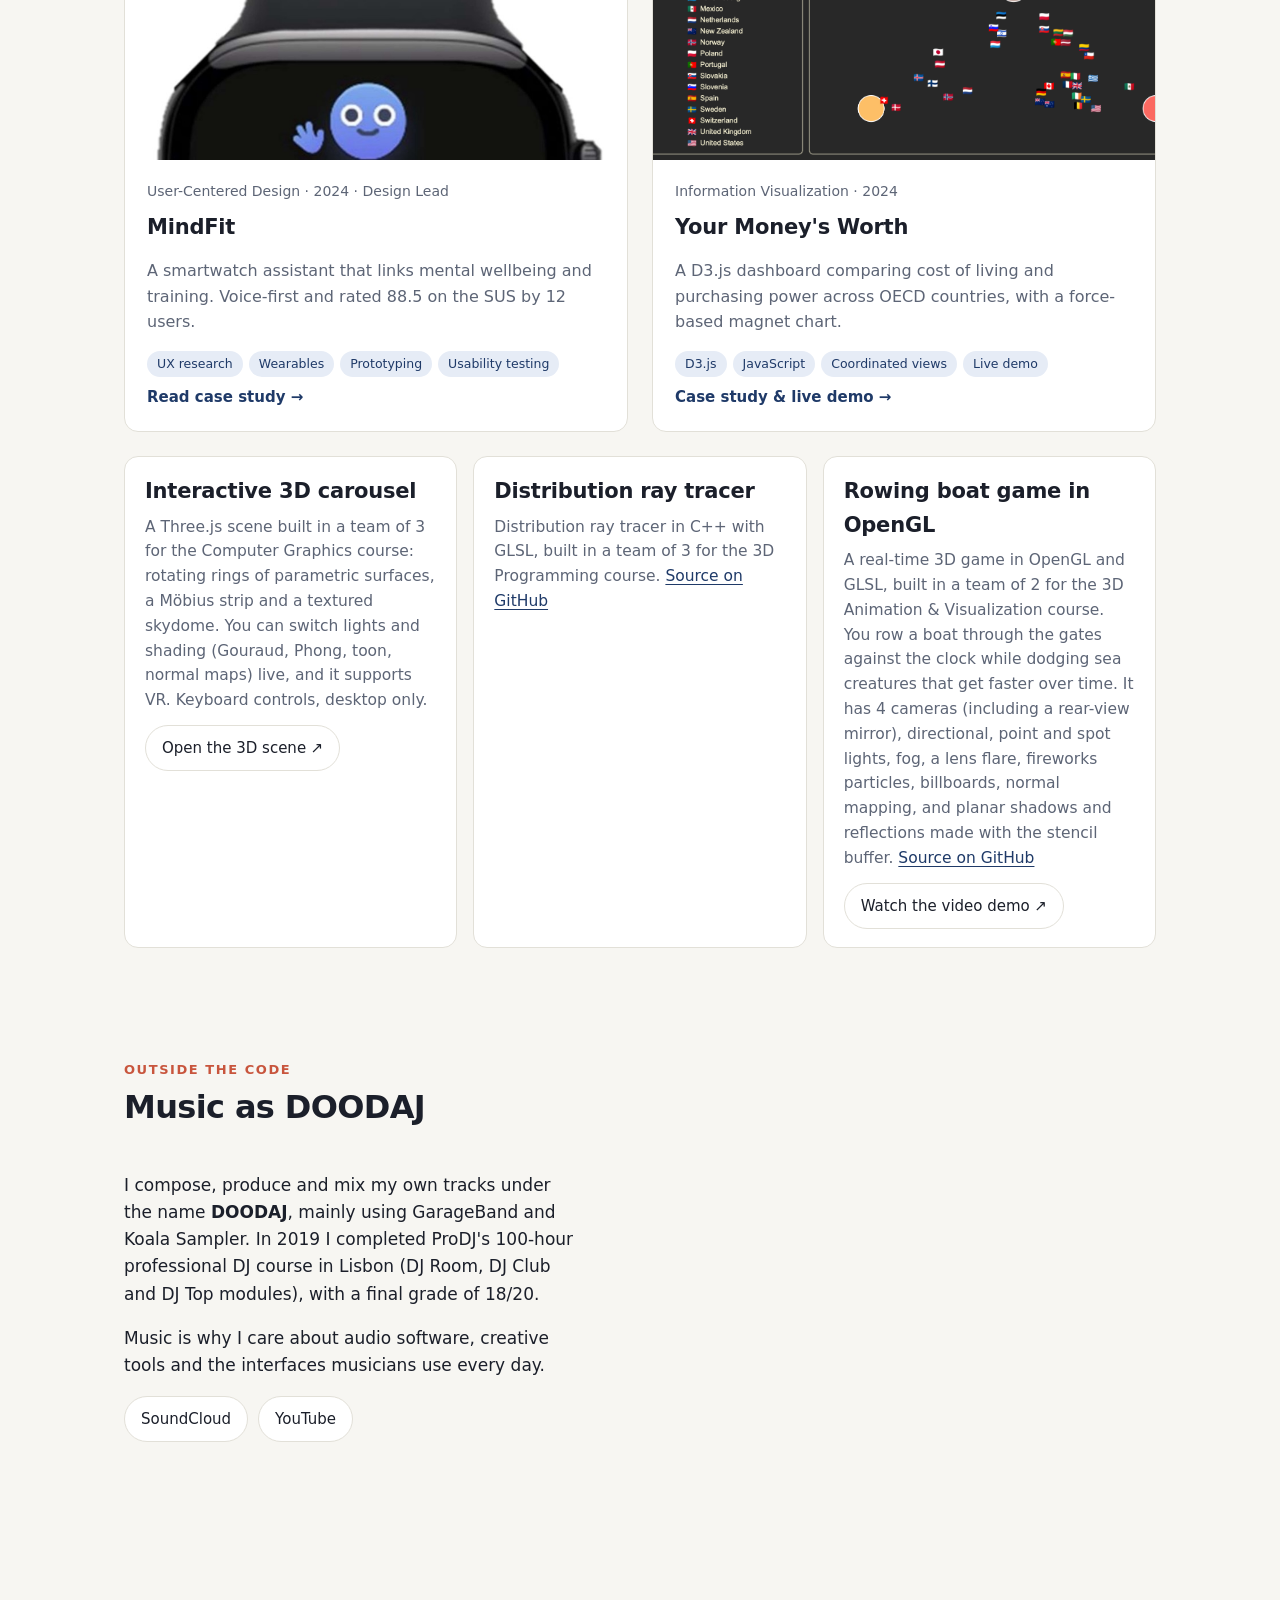
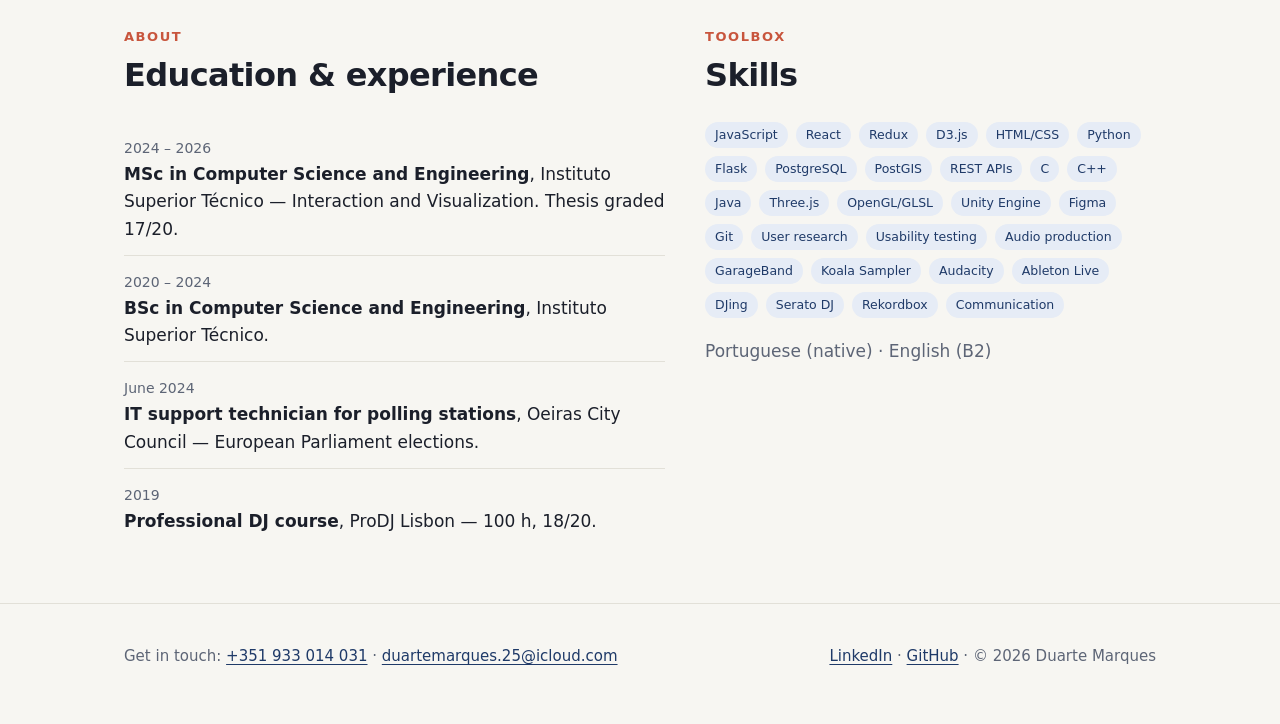
==== commit 87b47b23: "refactor: some more adjustments" ====
--- a/index.html
+++ b/index.html
@@ -77,14 +77,14 @@
         <div class="body">
           <span class="meta">User-Centered Design · 2024 · Design Lead</span>
           <h3>MindFit</h3>
-          <p>A smartwatch assistant that links mental wellbeing and training. Voice-first, WCAG-checked, and rated 88.5 on the SUS by 12 users.</p>
+          <p>A smartwatch assistant that links mental wellbeing and training. Voice-first and rated 88.5 on the SUS by 12 users.</p>
           <div class="tags"><span class="tag">UX research</span><span class="tag">Wearables</span><span class="tag">Prototyping</span><span class="tag">Usability testing</span></div>
           <span class="more">Read case study →</span>
         </div>
       </a>
 
       <a class="card" href="projects/your-moneys-worth.html">
-        <div class="thumb"><img src="assets/img/infovis-dashboard.png" alt="Dashboard comparing purchasing power across OECD countries" loading="lazy"></div>
+        <div class="thumb"><img src="assets/img/infovis-final-top.png" alt="Dashboard comparing purchasing power across OECD countries, with a country list and a magnet chart" loading="lazy"></div>
         <div class="body">
           <span class="meta">Information Visualization · 2024</span>
           <h3>Your Money's Worth</h3>
@@ -106,8 +106,9 @@
         <p>Distribution ray tracer in C++ with GLSL, built in a team of 3 for the 3D Programming course. <a href="https://github.com/duartemarqs/p3d_project">Source on GitHub</a></p>
       </div>
       <div class="item">
-        <h3>Real-time 3D scene</h3>
-        <p>Interactive OpenGL application with GLSL shaders for the 3D Animation &amp; Visualization course. <a href="https://github.com/duartemarqs/ProjetoAVT">Source on GitHub</a></p>
+        <h3>Rowing boat game in OpenGL</h3>
+        <p>A real-time 3D game in OpenGL and GLSL, built in a team of 2 for the 3D Animation &amp; Visualization course. You row a boat through the gates against the clock while dodging sea creatures that get faster over time. It has 4 cameras (including a rear-view mirror), directional, point and spot lights, fog, a lens flare, fireworks particles, billboards, normal mapping, and planar shadows and reflections made with the stencil buffer. <a href="https://github.com/duartemarqs/ProjetoAVT">Source on GitHub</a></p>
+        <p style="margin-top:12px"><a class="btn" href="https://www.youtube.com/watch?v=fly1afbbJ-4" target="_blank" rel="noopener">Watch the video demo ↗</a></p>
       </div>
     </div>
   </div>
@@ -155,6 +156,7 @@
         <span class="tag">User research</span><span class="tag">Usability testing</span>
         <span class="tag">Audio production</span><span class="tag">GarageBand</span><span class="tag">Koala Sampler</span><span class="tag">Audacity</span><span class="tag">Ableton Live</span>
         <span class="tag">DJing</span><span class="tag">Serato DJ</span><span class="tag">Rekordbox</span>
+        <span class="tag">Communication</span>
       </div>
       <p style="color:var(--muted);margin-top:20px">Portuguese (native) · English (B2)</p>
     </div>
@@ -164,7 +166,7 @@
 
 <footer id="contact">
   <div class="wrap">
-    <span>Get in touch: <a href="tel:+351933014031"></a>+351 933 014 031</a> · <a href="mailto:duartemarques.25@icloud.com">duartemarques.25@icloud.com</a></span>
+    <span>Get in touch: <a href="tel:+351933014031">+351 933 014 031</a> · <a href="mailto:duartemarques.25@icloud.com">duartemarques.25@icloud.com</a></span>
     <span><a href="https://www.linkedin.com/in/duarte-marques-43b9701b9/">LinkedIn</a> · <a href="https://github.com/duartemarqs">GitHub</a> · © 2026 Duarte Marques</span>
   </div>
 </footer>
--- a/assets/style.css
+++ b/assets/style.css
@@ -117,6 +117,13 @@
 figure img, figure video { border-radius: var(--radius); border: 1px solid var(--line); background: var(--surface); width: 100%; }
 figcaption { font-size: 14.5px; color: var(--muted); margin-top: 10px; }
 .figs { display: grid; grid-template-columns: 1fr 1fr; gap: 20px; }
+.figs.same-height { grid-template-columns: 1.046fr 1.136fr; }
+figure.narrow { max-width: 380px; margin-left: auto; margin-right: auto; }
+figure.narrow figcaption { text-align: center; }
+figure.sketch { max-width: 560px; }
+figure.native { max-width: 512px; }
+figure.stack img + img { margin-top: 12px; }
+figure img[height] { height: auto; }
 .stats { display: grid; grid-template-columns: repeat(3, 1fr); gap: 16px; margin: 24px 0; }
 .stat { background: var(--surface); border: 1px solid var(--line); border-radius: var(--radius); padding: 18px; }
 .stat b { display: block; font-size: 30px; color: var(--accent); letter-spacing: -.02em; line-height: 1.1; }
@@ -131,7 +138,7 @@
   .hero { padding: 48px 0 32px; }
   .hero .wrap { grid-template-columns: 1fr; gap: 24px; }
   .hero .photo { width: 132px; height: 132px; order: -1; }
-  .grid, .small-list, .music, .about, .figs { grid-template-columns: minmax(0, 1fr); }
+  .grid, .small-list, .music, .about, .figs, .figs.same-height { grid-template-columns: minmax(0, 1fr); }
   .facts { grid-template-columns: 1fr 1fr; }
   .stats { grid-template-columns: 1fr; }
   section { padding: 40px 0; }
